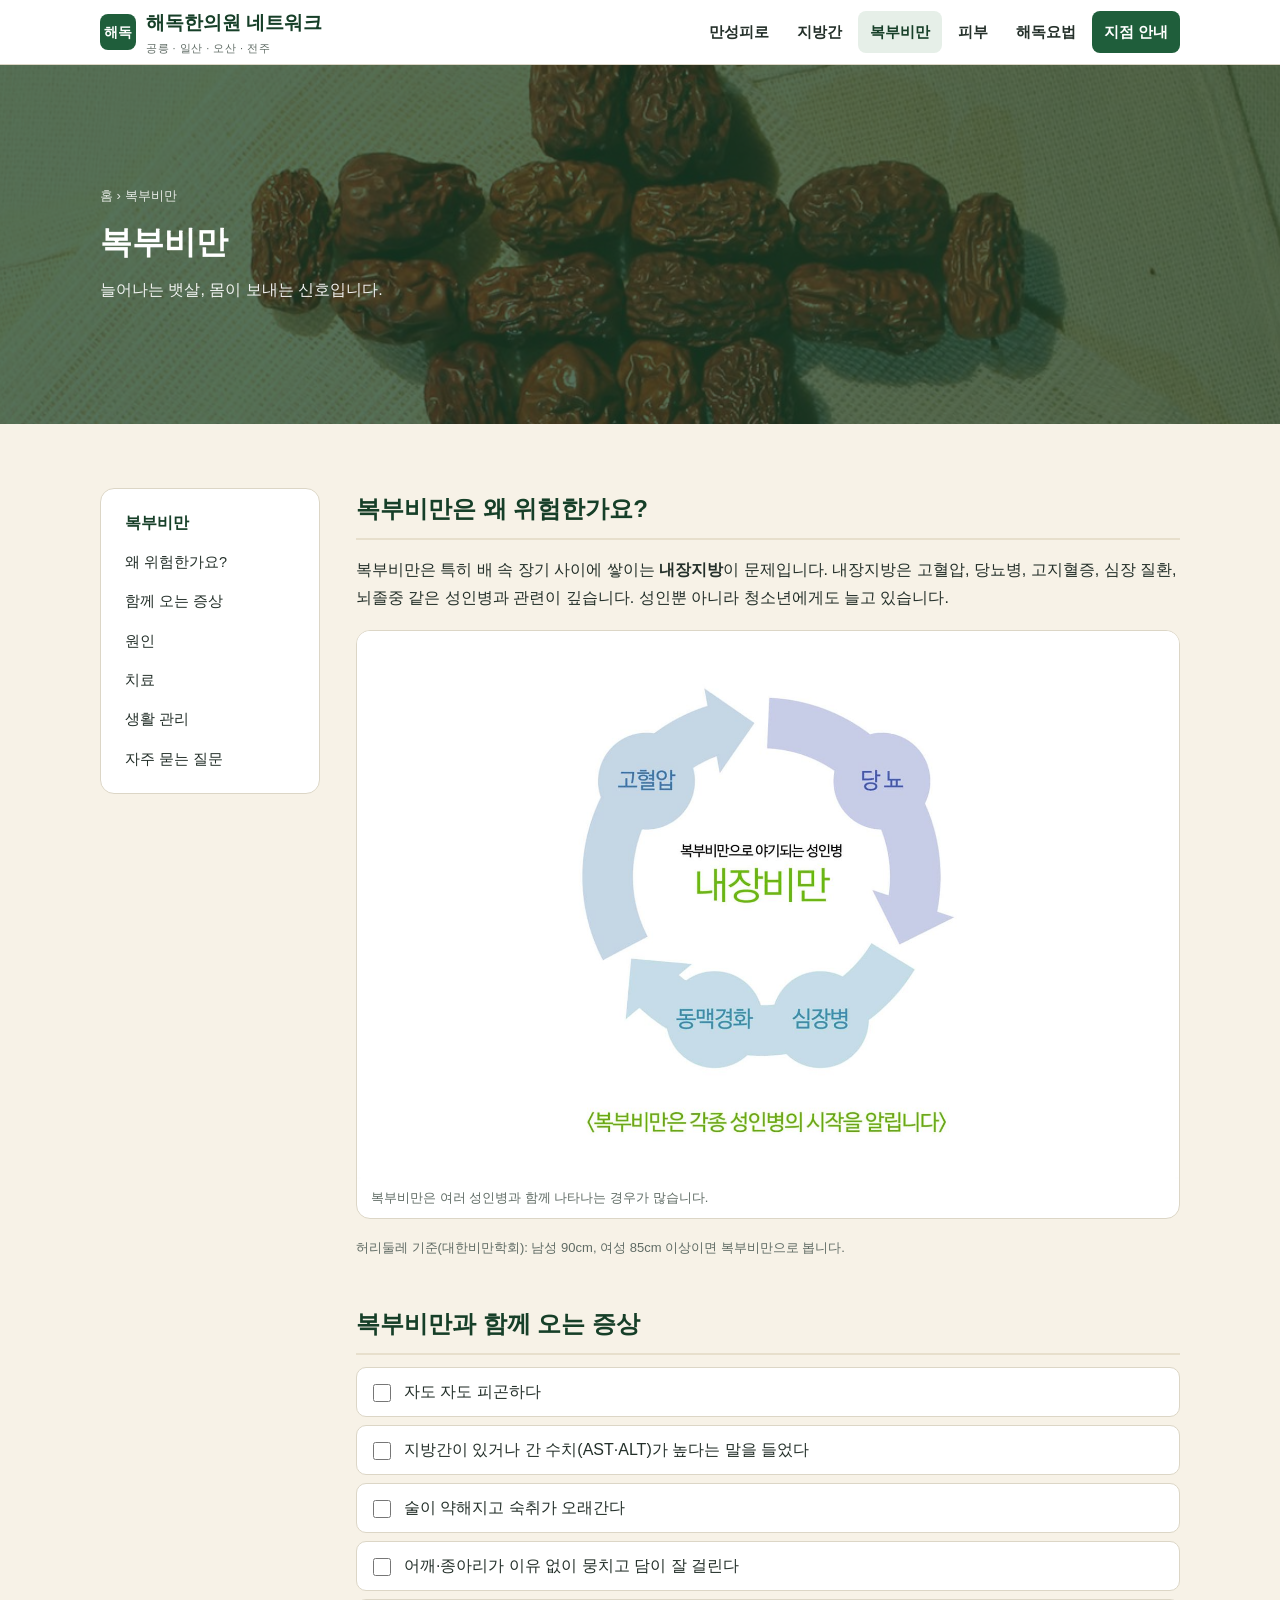
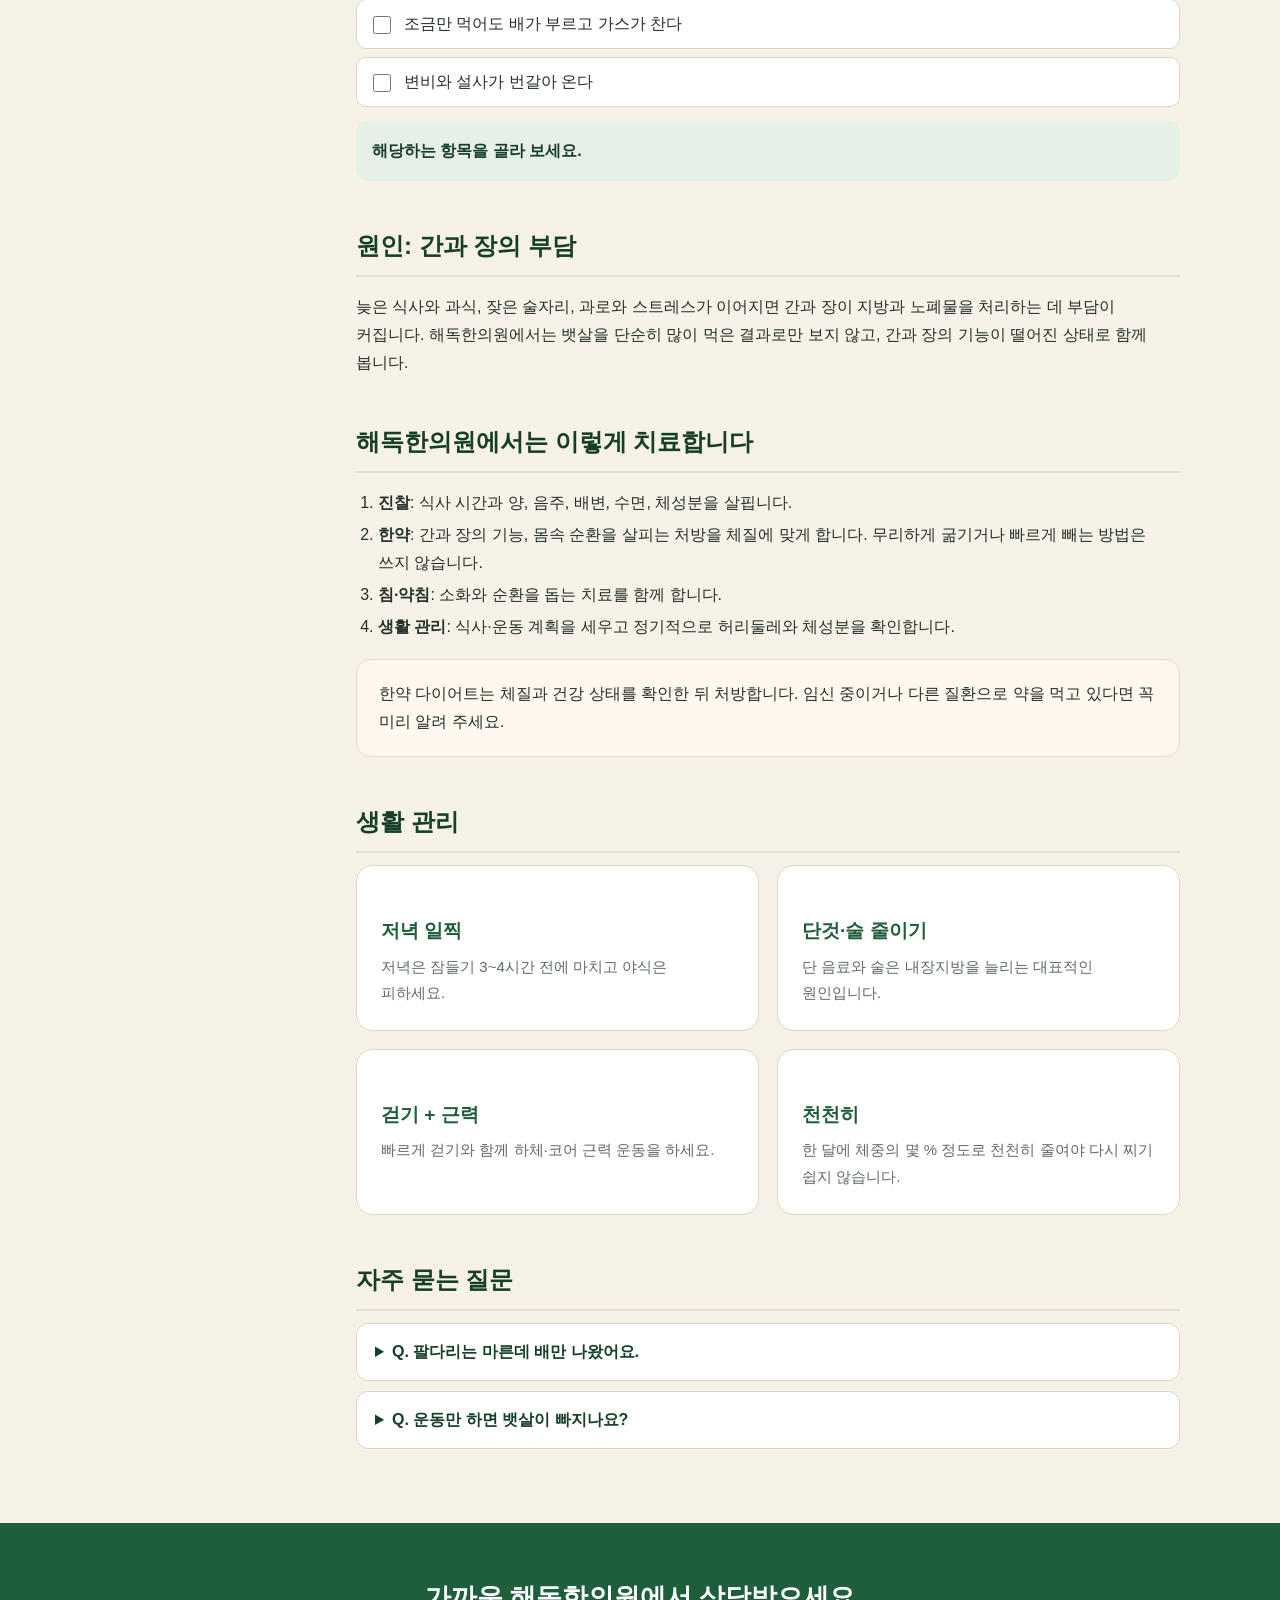
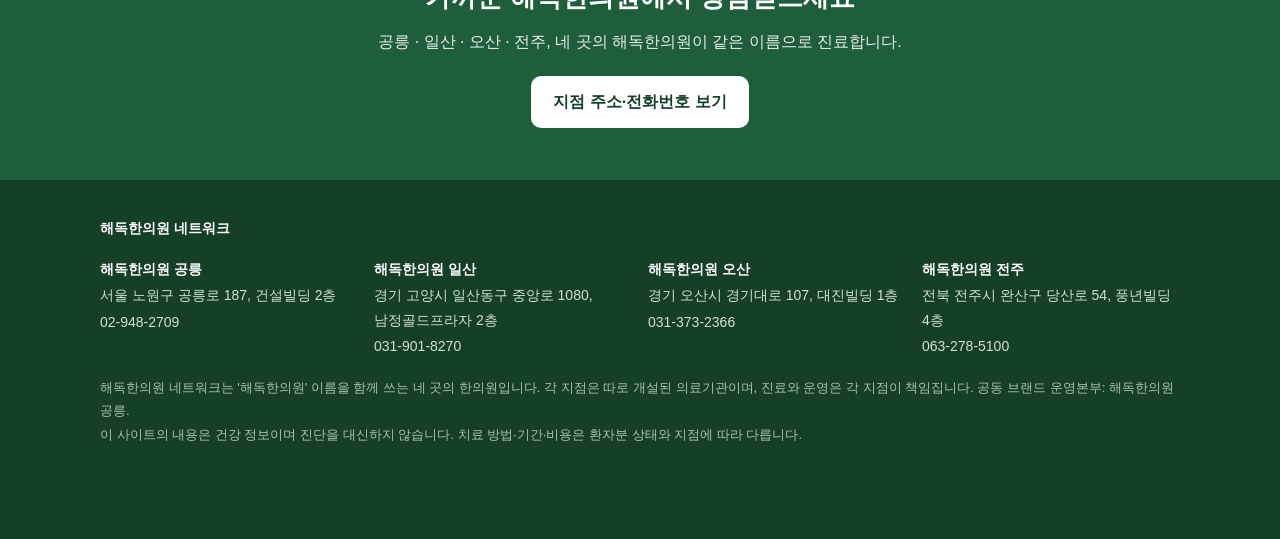
==== abdominal-obesity.html @ 2840f288 "해독한의원 네트워크 사이트 첫 공개 Co-Authored-By: Claude Opus 5.5 <noreply@anthropic.com>" ====
<!doctype html>
<html lang="ko">
<head>
<meta charset="utf-8">
<meta name="viewport" content="width=device-width,initial-scale=1">
<title>복부비만, 뱃살이 안 빠지는 이유와 한방 관리 | 해독한의원 네트워크</title>
<meta name="description" content="뱃살은 내장지방의 신호입니다. 복부비만과 함께 오는 증상, 간과 장의 관점에서 본 원인, 한약·침과 생활 관리를 해독한의원이 안내합니다.">
<link rel="stylesheet" href="assets/style.css">
<script src="assets/site.js" defer></script>
</head>
<body>
<header class="top">
  <div class="wrap">
    <a class="logo" href="index.html"><b>해독</b><span>해독한의원 네트워크<small>공릉 · 일산 · 오산 · 전주</small></span></a>
    <button class="burger" aria-label="메뉴 열기">☰</button>
    <nav class="menu">
      <a href="fatigue.html" class="">만성피로</a>
      <a href="fatty-liver.html" class="">지방간</a>
      <a href="abdominal-obesity.html" class="on">복부비만</a>
      <a href="skin.html" class="">피부</a>
      <a href="detox.html" class="">해독요법</a>
      <a href="branches.html" class="cta">지점 안내</a>
    </nav>
  </div>
</header>
<section class="phead" style="background-image:url(assets/img/hero-jujube.jpg)">
  <div class="wrap"><div class="crumb">홈 › 복부비만</div><h1>복부비만</h1><p>늘어나는 뱃살, 몸이 보내는 신호입니다.</p></div>
</section>
<section>
  <div class="wrap layout">
    <aside class="side"><b>복부비만</b>
      <a href="#why">왜 위험한가요?</a><a href="#check">함께 오는 증상</a><a href="#cause">원인</a><a href="#treat">치료</a><a href="#life">생활 관리</a><a href="#faq">자주 묻는 질문</a>
    </aside>
    <div class="content">
      <h2 id="why">복부비만은 왜 위험한가요?</h2>
      <p>복부비만은 특히 배 속 장기 사이에 쌓이는 <strong>내장지방</strong>이 문제입니다. 내장지방은 고혈압, 당뇨병, 고지혈증, 심장 질환, 뇌졸중 같은 성인병과 관련이 깊습니다. 성인뿐 아니라 청소년에게도 늘고 있습니다.</p>
      <figure class="figure"><img src="assets/img/obesity-cycle.jpg" alt="내장비만과 고혈압·당뇨·심장병·동맥경화의 관계 그림" loading="lazy"><figcaption>복부비만은 여러 성인병과 함께 나타나는 경우가 많습니다.</figcaption></figure>
      <p class="small">허리둘레 기준(대한비만학회): 남성 90cm, 여성 85cm 이상이면 복부비만으로 봅니다.</p>

      <h2 id="check">복부비만과 함께 오는 증상</h2>
      <div class="check" data-levels="3:뱃살과 함께 몸의 기능이 떨어져 있을 수 있습니다. 상담을 받아 보세요.">
        <label><input type="checkbox">자도 자도 피곤하다</label>
        <label><input type="checkbox">지방간이 있거나 간 수치(AST·ALT)가 높다는 말을 들었다</label>
        <label><input type="checkbox">술이 약해지고 숙취가 오래간다</label>
        <label><input type="checkbox">어깨·종아리가 이유 없이 뭉치고 담이 잘 걸린다</label>
        <label><input type="checkbox">조금만 먹어도 배가 부르고 가스가 찬다</label>
        <label><input type="checkbox">변비와 설사가 번갈아 온다</label>
        <div class="result"></div>
      </div>

      <h2 id="cause">원인: 간과 장의 부담</h2>
      <p>늦은 식사와 과식, 잦은 술자리, 과로와 스트레스가 이어지면 간과 장이 지방과 노폐물을 처리하는 데 부담이 커집니다. 해독한의원에서는 뱃살을 단순히 많이 먹은 결과로만 보지 않고, 간과 장의 기능이 떨어진 상태로 함께 봅니다.</p>

      <h2 id="treat">해독한의원에서는 이렇게 치료합니다</h2>
      <ol>
        <li><strong>진찰</strong>: 식사 시간과 양, 음주, 배변, 수면, 체성분을 살핍니다.</li>
        <li><strong>한약</strong>: 간과 장의 기능, 몸속 순환을 살피는 처방을 체질에 맞게 합니다. 무리하게 굶기거나 빠르게 빼는 방법은 쓰지 않습니다.</li>
        <li><strong>침·약침</strong>: 소화와 순환을 돕는 치료를 함께 합니다.</li>
        <li><strong>생활 관리</strong>: 식사·운동 계획을 세우고 정기적으로 허리둘레와 체성분을 확인합니다.</li>
      </ol>
      <div class="box note">한약 다이어트는 체질과 건강 상태를 확인한 뒤 처방합니다. 임신 중이거나 다른 질환으로 약을 먹고 있다면 꼭 미리 알려 주세요.</div>

      <h2 id="life">생활 관리</h2>
      <div class="grid g2">
        <div class="card"><h3>저녁 일찍</h3><p>저녁은 잠들기 3~4시간 전에 마치고 야식은 피하세요.</p></div>
        <div class="card"><h3>단것·술 줄이기</h3><p>단 음료와 술은 내장지방을 늘리는 대표적인 원인입니다.</p></div>
        <div class="card"><h3>걷기 + 근력</h3><p>빠르게 걷기와 함께 하체·코어 근력 운동을 하세요.</p></div>
        <div class="card"><h3>천천히</h3><p>한 달에 체중의 몇 % 정도로 천천히 줄여야 다시 찌기 쉽지 않습니다.</p></div>
      </div>

      <h2 id="faq">자주 묻는 질문</h2>
      <div class="faq">
        <details><summary>Q. 팔다리는 마른데 배만 나왔어요.</summary><p>마른 복부비만일 수 있습니다. 체중은 정상이어도 내장지방이 많을 수 있어 허리둘레와 체성분을 함께 확인합니다.</p></details>
        <details><summary>Q. 운동만 하면 뱃살이 빠지나요?</summary><p>운동만으로는 한계가 있습니다. 식사 시간과 양, 술을 함께 조절해야 합니다.</p></details>
      </div>
    </div>
  </div>
</section>
<section class="cta-band">
  <h2>가까운 해독한의원에서 상담받으세요</h2>
  <p>공릉 · 일산 · 오산 · 전주, 네 곳의 해독한의원이 같은 이름으로 진료합니다.</p>
  <a class="btn w" href="branches.html">지점 주소·전화번호 보기</a>
</section>
<footer>
  <div class="wrap">
    <b>해독한의원 네트워크</b>
    <div class="fb">
      <div><b>해독한의원 공릉</b><p>서울 노원구 공릉로 187, 건설빌딩 2층</p><p>02-948-2709</p></div>
      <div><b>해독한의원 일산</b><p>경기 고양시 일산동구 중앙로 1080, 남정골드프라자 2층</p><p>031-901-8270</p></div>
      <div><b>해독한의원 오산</b><p>경기 오산시 경기대로 107, 대진빌딩 1층</p><p>031-373-2366</p></div>
      <div><b>해독한의원 전주</b><p>전북 전주시 완산구 당산로 54, 풍년빌딩 4층</p><p>063-278-5100</p></div>
    </div>
    <p class="small">해독한의원 네트워크는 '해독한의원' 이름을 함께 쓰는 네 곳의 한의원입니다. 각 지점은 따로 개설된 의료기관이며, 진료와 운영은 각 지점이 책임집니다. 공동 브랜드 운영본부: 해독한의원 공릉.</p>
    <p class="small">이 사이트의 내용은 건강 정보이며 진단을 대신하지 않습니다. 치료 방법·기간·비용은 환자분 상태와 지점에 따라 다릅니다.</p>
  </div>
</footer>
<div class="mbar"><a href="branches.html">지점 찾기</a><a href="branches.html#call">전화 상담</a></div>
</body>
</html>
---- assets/style.css ----
:root{
  --green:#1f5e3b; --green-dk:#163f28; --green-lt:#e6efe8; --cream:#f7f2e7; --cream-dk:#e7dfcc;
  --ink:#24302a; --muted:#5f6b64; --line:#dcd6c6; --accent:#c8732a; --white:#fff;
}
*{box-sizing:border-box}
html{scroll-behavior:smooth}
body{margin:0;background:var(--cream);color:var(--ink);font-family:"Pretendard","Noto Sans KR","Malgun Gothic",sans-serif;line-height:1.75;word-break:keep-all}
img{max-width:100%;display:block}
a{color:var(--green)}
.wrap{max-width:1120px;margin:0 auto;padding:0 20px}

/* header */
.top{position:sticky;top:0;z-index:20;background:var(--white);border-bottom:1px solid var(--line)}
.top .wrap{display:flex;align-items:center;justify-content:space-between;height:64px}
.logo{display:flex;align-items:center;gap:10px;text-decoration:none;color:var(--green-dk);font-weight:800;font-size:19px}
.logo b{display:inline-grid;place-items:center;width:36px;height:36px;border-radius:8px;background:var(--green);color:#fff;font-size:14px}
.logo small{display:block;font-weight:500;font-size:11px;color:var(--muted);letter-spacing:.5px}
nav.menu{display:flex;gap:4px}
nav.menu a{padding:8px 12px;border-radius:8px;text-decoration:none;color:var(--ink);font-weight:600;font-size:15px}
nav.menu a:hover,nav.menu a.on{background:var(--green-lt);color:var(--green-dk)}
nav.menu a.cta{background:var(--green);color:#fff}
.burger{display:none;background:none;border:0;font-size:26px;color:var(--green-dk)}

/* hero */
.hero{position:relative;color:#fff;background:var(--green-dk) url(img/hero-jujube.jpg) center/cover}
.hero:before{content:"";position:absolute;inset:0;background:linear-gradient(90deg,rgba(22,63,40,.92),rgba(22,63,40,.55))}
.hero .wrap{position:relative;padding:88px 20px 80px}
.hero .eyebrow{display:inline-block;padding:4px 12px;border:1px solid rgba(255,255,255,.5);border-radius:99px;font-size:13px}
.hero h1{font-size:40px;line-height:1.35;margin:18px 0 14px}
.hero p{max-width:620px;font-size:17px;opacity:.95;margin:0 0 26px}
.btns{display:flex;flex-wrap:wrap;gap:10px}
.btn{display:inline-block;padding:12px 22px;border-radius:10px;font-weight:700;text-decoration:none}
.btn.w{background:#fff;color:var(--green-dk)}
.btn.o{border:1px solid rgba(255,255,255,.7);color:#fff}
.btn.g{background:var(--green);color:#fff}

/* page head */
.phead{position:relative;color:#fff;background:var(--green-dk) center/cover}
.phead:before{content:"";position:absolute;inset:0;background:rgba(22,63,40,.72)}
.phead .wrap{position:relative;padding:56px 20px}
.phead .crumb{font-size:13px;opacity:.85}
.phead h1{margin:6px 0 6px;font-size:32px}
.phead p{margin:0;opacity:.92}

/* sections */
section{padding:64px 0}
section.alt{background:var(--white)}
.sec-title{text-align:center;margin-bottom:36px}
.sec-title small{color:var(--accent);font-weight:700;letter-spacing:1px}
.sec-title h2{margin:6px 0 8px;font-size:28px;color:var(--green-dk)}
.sec-title p{margin:0;color:var(--muted)}
.grid{display:grid;gap:18px}
.g2{grid-template-columns:repeat(2,1fr)} .g3{grid-template-columns:repeat(3,1fr)} .g4{grid-template-columns:repeat(4,1fr)}
.card{background:var(--white);border:1px solid var(--line);border-radius:16px;padding:24px}
section.alt .card{background:var(--cream)}
.card h3{margin:0 0 8px;color:var(--green-dk);font-size:19px}
.card p{margin:0;color:var(--muted);font-size:15px}
.card .num{display:inline-grid;place-items:center;width:34px;height:34px;border-radius:50%;background:var(--green);color:#fff;font-weight:700;margin-bottom:10px}
a.card{text-decoration:none;transition:transform .15s,box-shadow .15s}
a.card:hover{transform:translateY(-3px);box-shadow:0 10px 24px rgba(31,94,59,.12)}
a.card .more{display:inline-block;margin-top:12px;color:var(--green);font-weight:700;font-size:14px}
.ico{font-size:30px;margin-bottom:8px}

/* page content */
.layout{display:grid;grid-template-columns:220px 1fr;gap:36px;align-items:start}
.side{position:sticky;top:84px;background:var(--white);border:1px solid var(--line);border-radius:14px;padding:14px}
.side b{display:block;padding:6px 10px;color:var(--green-dk)}
.side a{display:block;padding:7px 10px;border-radius:8px;text-decoration:none;color:var(--ink);font-size:14.5px}
.side a:hover{background:var(--green-lt)}
.content h2{color:var(--green-dk);font-size:24px;margin:44px 0 12px;padding-bottom:8px;border-bottom:2px solid var(--cream-dk);scroll-margin-top:84px}
.content h2:first-child{margin-top:0}
.content h3{color:var(--green);margin:24px 0 6px}
.content ul,.content ol{padding-left:22px}
.content li{margin:4px 0}
.box{background:var(--white);border:1px solid var(--line);border-radius:14px;padding:20px 22px;margin:18px 0}
.box.note{background:#fff8ee;border-color:#efd9b8}
.box.warn{background:#fff1ee;border-color:#f0c8bd}
table{width:100%;border-collapse:collapse;background:var(--white);border-radius:12px;overflow:hidden;font-size:15px}
th,td{border:1px solid var(--line);padding:10px 12px;text-align:left;vertical-align:top}
th{background:var(--green-lt);color:var(--green-dk)}
.tblwrap{overflow-x:auto}
.figure{margin:18px 0;border-radius:14px;overflow:hidden;border:1px solid var(--line);background:#fff}
.figure figcaption{padding:8px 14px;font-size:13px;color:var(--muted)}
.faq details{background:var(--white);border:1px solid var(--line);border-radius:12px;padding:14px 18px;margin:10px 0}
.faq summary{cursor:pointer;font-weight:700;color:var(--green-dk)}
.faq details p{margin:10px 0 0;color:var(--muted)}

/* checklist */
.check label{display:flex;gap:10px;align-items:flex-start;padding:10px 12px;border:1px solid var(--line);border-radius:10px;margin:8px 0;background:var(--white);cursor:pointer}
.check input{margin-top:6px;accent-color:var(--green);width:18px;height:18px}
.check .result{margin-top:14px;padding:16px;border-radius:12px;background:var(--green-lt);font-weight:600;color:var(--green-dk)}

/* branches */
.branch{background:var(--white);border:1px solid var(--line);border-radius:16px;padding:24px;display:flex;flex-direction:column;gap:6px}
.branch h3{margin:0;color:var(--green-dk);font-size:21px}
.branch .tag{align-self:flex-start;font-size:12px;padding:2px 10px;border-radius:99px;background:var(--cream-dk);color:var(--green-dk);font-weight:700}
.branch .row{font-size:15px;color:var(--muted)}
.branch .row b{color:var(--ink);display:inline-block;min-width:64px}
.branch .btns{margin-top:10px}
.branch .btn{padding:9px 16px;font-size:14px}
.branch .btn.line{border:1px solid var(--green);color:var(--green)}

/* cta + footer */
.cta-band{background:var(--green);color:#fff;text-align:center;padding:52px 20px}
.cta-band h2{margin:0 0 8px;font-size:26px}
.cta-band p{margin:0 0 20px;opacity:.9}
footer{background:var(--green-dk);color:#cfe0d4;font-size:14px;padding:36px 0 90px}
footer b{color:#fff}
footer .fb{display:grid;grid-template-columns:repeat(4,1fr);gap:16px;margin:16px 0}
footer p{margin:2px 0}
.small{font-size:13px;color:var(--muted)}
footer .small{color:#a9c2b0}

/* mobile bottom bar */
.mbar{display:none}
@media (max-width:900px){
  nav.menu{display:none;position:absolute;top:64px;left:0;right:0;flex-direction:column;background:#fff;border-bottom:1px solid var(--line);padding:10px 16px}
  nav.menu.open{display:flex}
  .burger{display:block}
  .g3,.g4{grid-template-columns:repeat(2,1fr)}
  .layout{grid-template-columns:1fr}
  .side{position:static;display:flex;flex-wrap:wrap;gap:4px}
  .side b{width:100%}
  footer .fb{grid-template-columns:repeat(2,1fr)}
}
@media (max-width:600px){
  .wrap{padding:0 16px}
  .hero .wrap{padding:60px 16px 56px}
  .hero h1{font-size:28px}
  .phead h1{font-size:25px}
  section{padding:48px 0}
  .g2,.g3,.g4{grid-template-columns:1fr}
  footer .fb{grid-template-columns:1fr}
  .mbar{display:grid;grid-template-columns:1fr 1fr;position:fixed;left:0;right:0;bottom:0;z-index:30;background:#fff;border-top:1px solid var(--line)}
  .mbar a{padding:14px 0;text-align:center;font-weight:700;text-decoration:none;color:var(--green-dk)}
  .mbar a+a{background:var(--green);color:#fff}
}
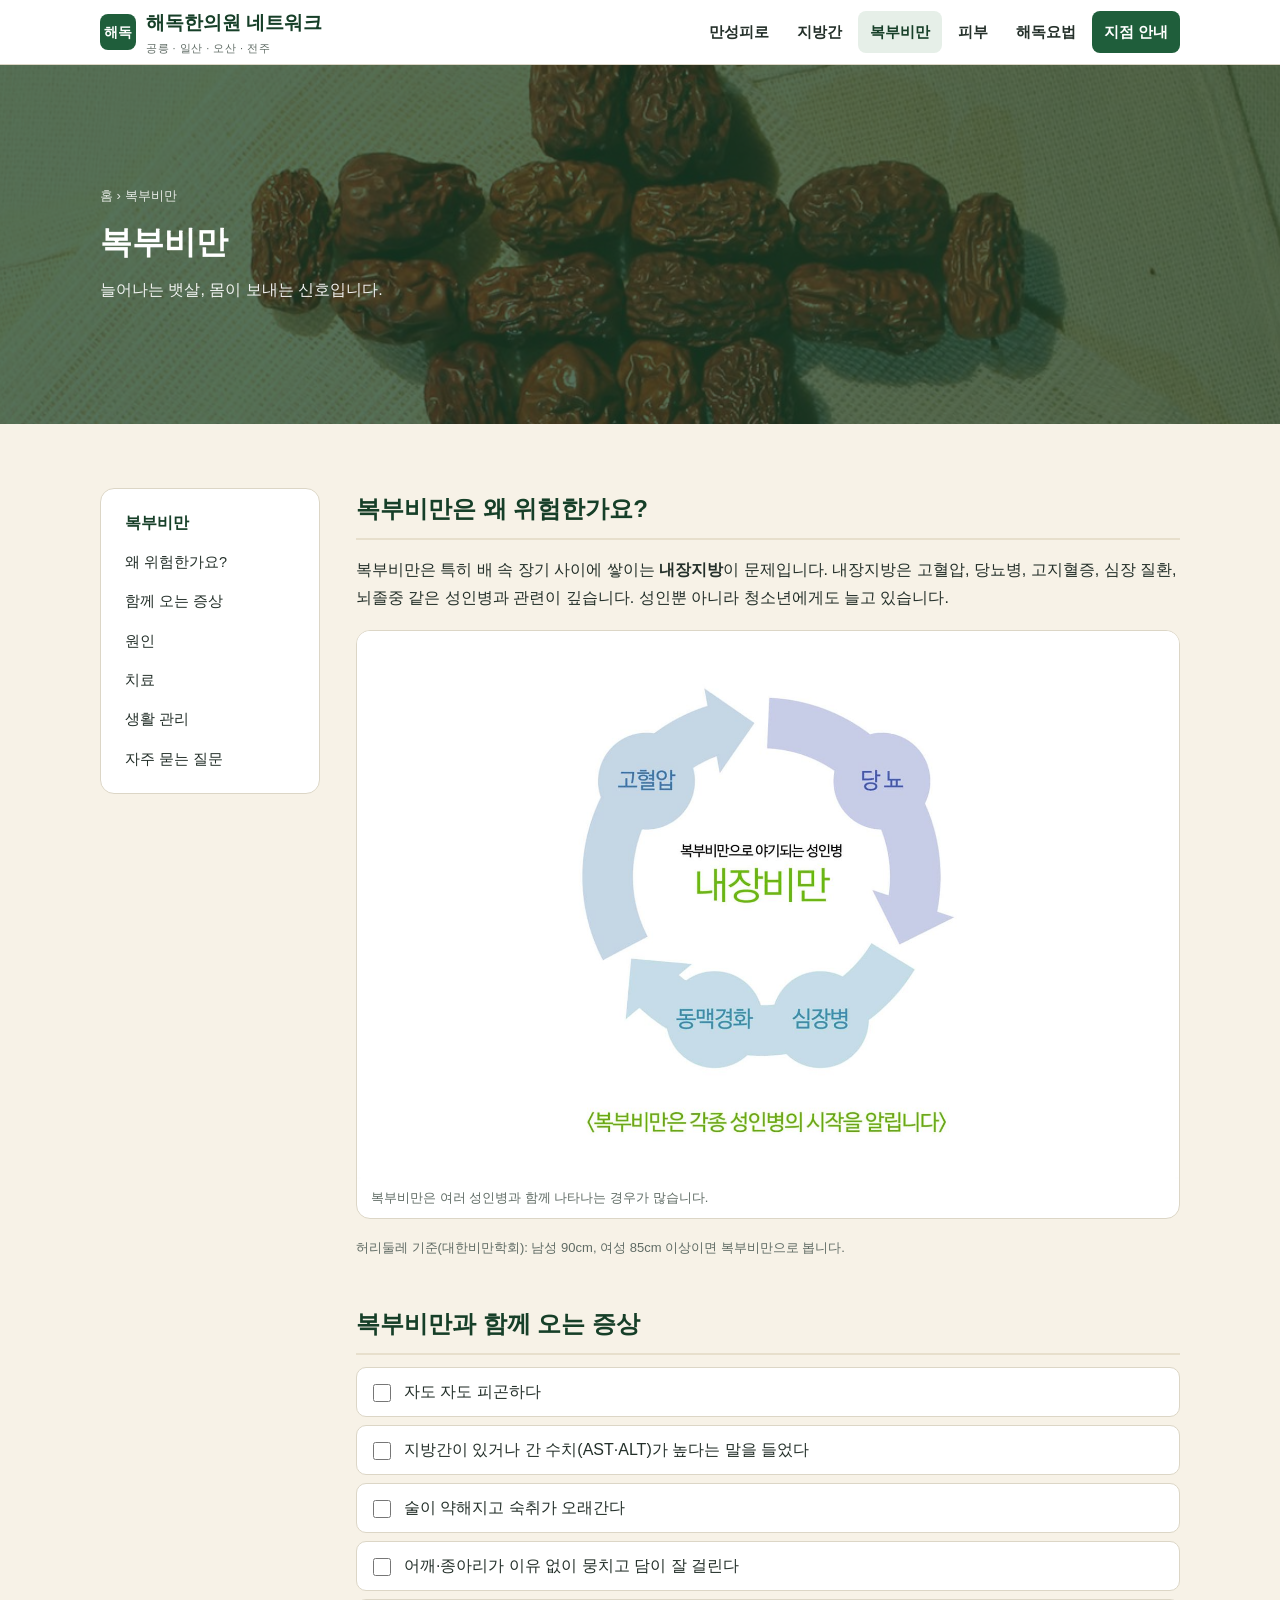
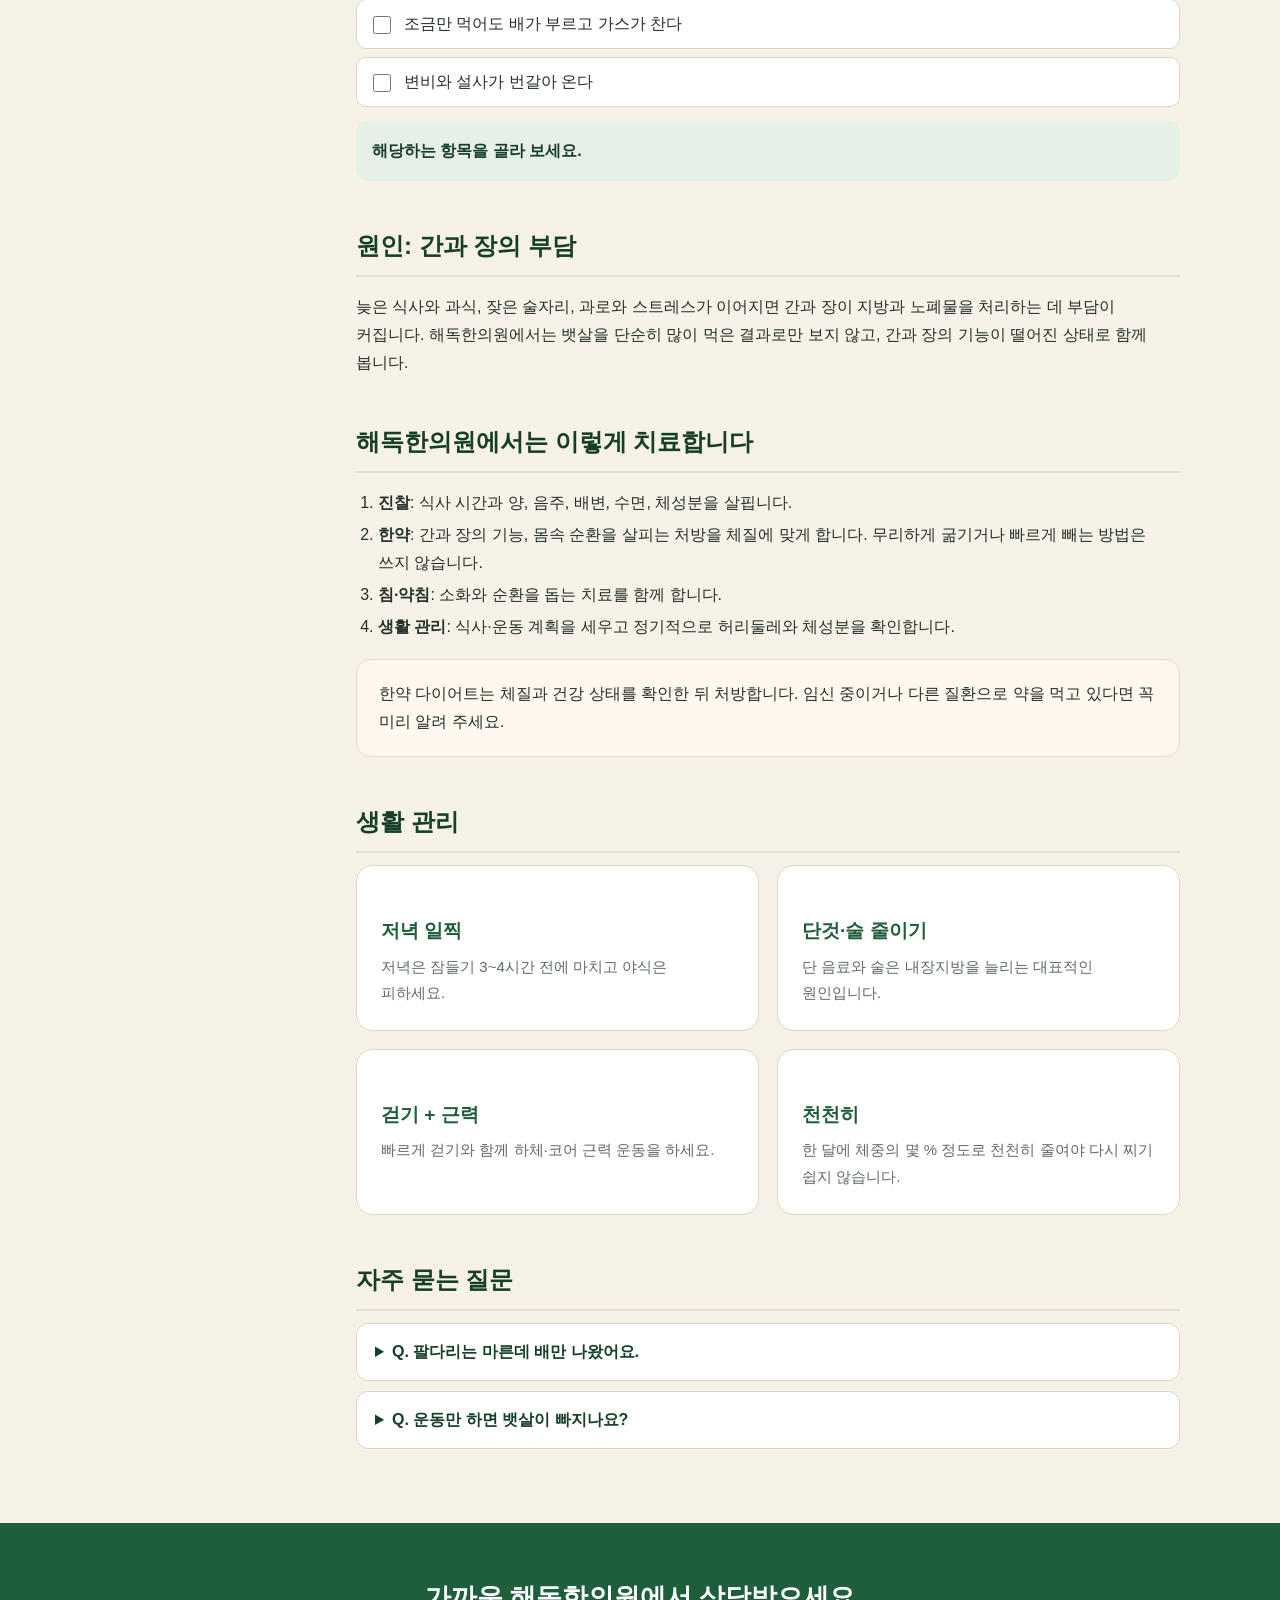
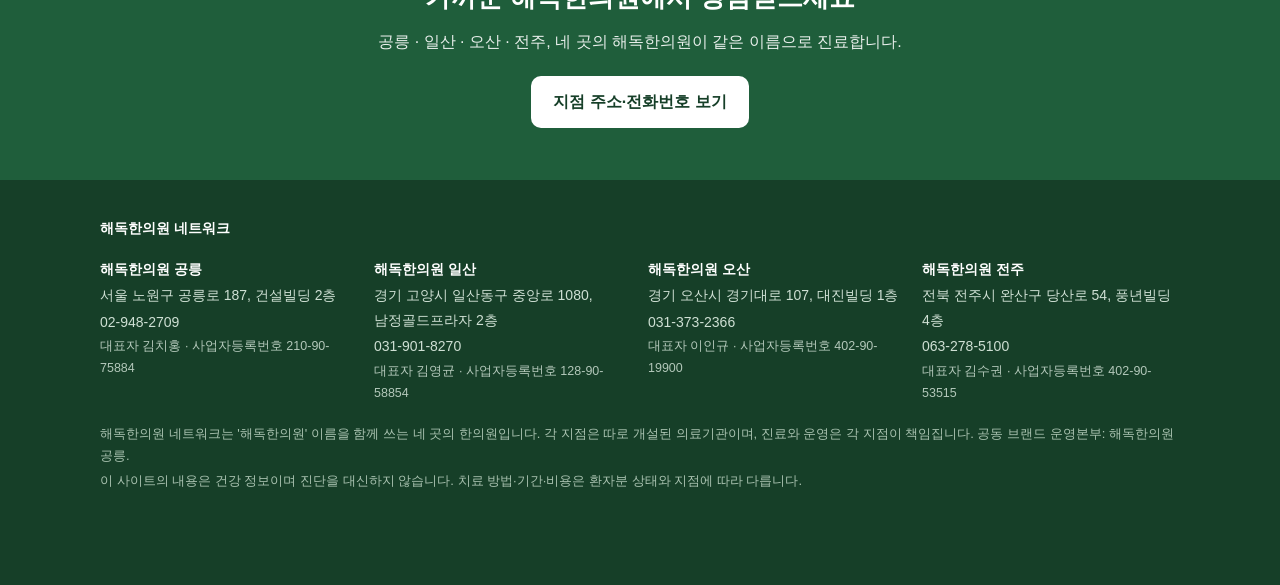
==== commit 8740ebc5: "지점별 대표자·사업자등록번호 추가 (하단·지점 안내) Co-Authored-By: Claude Opus 5.5 <noreply@anthropic.com>" ====
--- a/abdominal-obesity.html
+++ b/abdominal-obesity.html
@@ -85,10 +85,10 @@
   <div class="wrap">
     <b>해독한의원 네트워크</b>
     <div class="fb">
-      <div><b>해독한의원 공릉</b><p>서울 노원구 공릉로 187, 건설빌딩 2층</p><p>02-948-2709</p></div>
-      <div><b>해독한의원 일산</b><p>경기 고양시 일산동구 중앙로 1080, 남정골드프라자 2층</p><p>031-901-8270</p></div>
-      <div><b>해독한의원 오산</b><p>경기 오산시 경기대로 107, 대진빌딩 1층</p><p>031-373-2366</p></div>
-      <div><b>해독한의원 전주</b><p>전북 전주시 완산구 당산로 54, 풍년빌딩 4층</p><p>063-278-5100</p></div>
+      <div><b>해독한의원 공릉</b><p>서울 노원구 공릉로 187, 건설빌딩 2층</p><p>02-948-2709</p><p class="biz">대표자 김치홍 · 사업자등록번호 210-90-75884</p></div>
+      <div><b>해독한의원 일산</b><p>경기 고양시 일산동구 중앙로 1080, 남정골드프라자 2층</p><p>031-901-8270</p><p class="biz">대표자 김영균 · 사업자등록번호 128-90-58854</p></div>
+      <div><b>해독한의원 오산</b><p>경기 오산시 경기대로 107, 대진빌딩 1층</p><p>031-373-2366</p><p class="biz">대표자 이인규 · 사업자등록번호 402-90-19900</p></div>
+      <div><b>해독한의원 전주</b><p>전북 전주시 완산구 당산로 54, 풍년빌딩 4층</p><p>063-278-5100</p><p class="biz">대표자 김수권 · 사업자등록번호 402-90-53515</p></div>
     </div>
     <p class="small">해독한의원 네트워크는 '해독한의원' 이름을 함께 쓰는 네 곳의 한의원입니다. 각 지점은 따로 개설된 의료기관이며, 진료와 운영은 각 지점이 책임집니다. 공동 브랜드 운영본부: 해독한의원 공릉.</p>
     <p class="small">이 사이트의 내용은 건강 정보이며 진단을 대신하지 않습니다. 치료 방법·기간·비용은 환자분 상태와 지점에 따라 다릅니다.</p>
--- a/assets/style.css
+++ b/assets/style.css
@@ -99,6 +99,11 @@
 .branch .btns{margin-top:10px}
 .branch .btn{padding:9px 16px;font-size:14px}
 .branch .btn.line{border:1px solid var(--green);color:var(--green)}
+.branch .head{display:flex;align-items:center;gap:16px;margin-bottom:6px}
+.branch .head .who{display:flex;flex-direction:column;gap:6px}
+.branch .omd{width:92px;height:92px;flex:none;border-radius:50%;object-fit:cover;border:3px solid var(--cream-dk);background:var(--cream)}
+.branch .head .name{font-size:14px;color:var(--muted)}
+@media(max-width:600px){.branch .omd{width:76px;height:76px}}
 
 /* cta + footer */
 .cta-band{background:var(--green);color:#fff;text-align:center;padding:52px 20px}
@@ -135,3 +140,5 @@
   .mbar a{padding:14px 0;text-align:center;font-weight:700;text-decoration:none;color:var(--green-dk)}
   .mbar a+a{background:var(--green);color:#fff}
 }
+
+.biz{font-size:12.5px !important;opacity:.85}
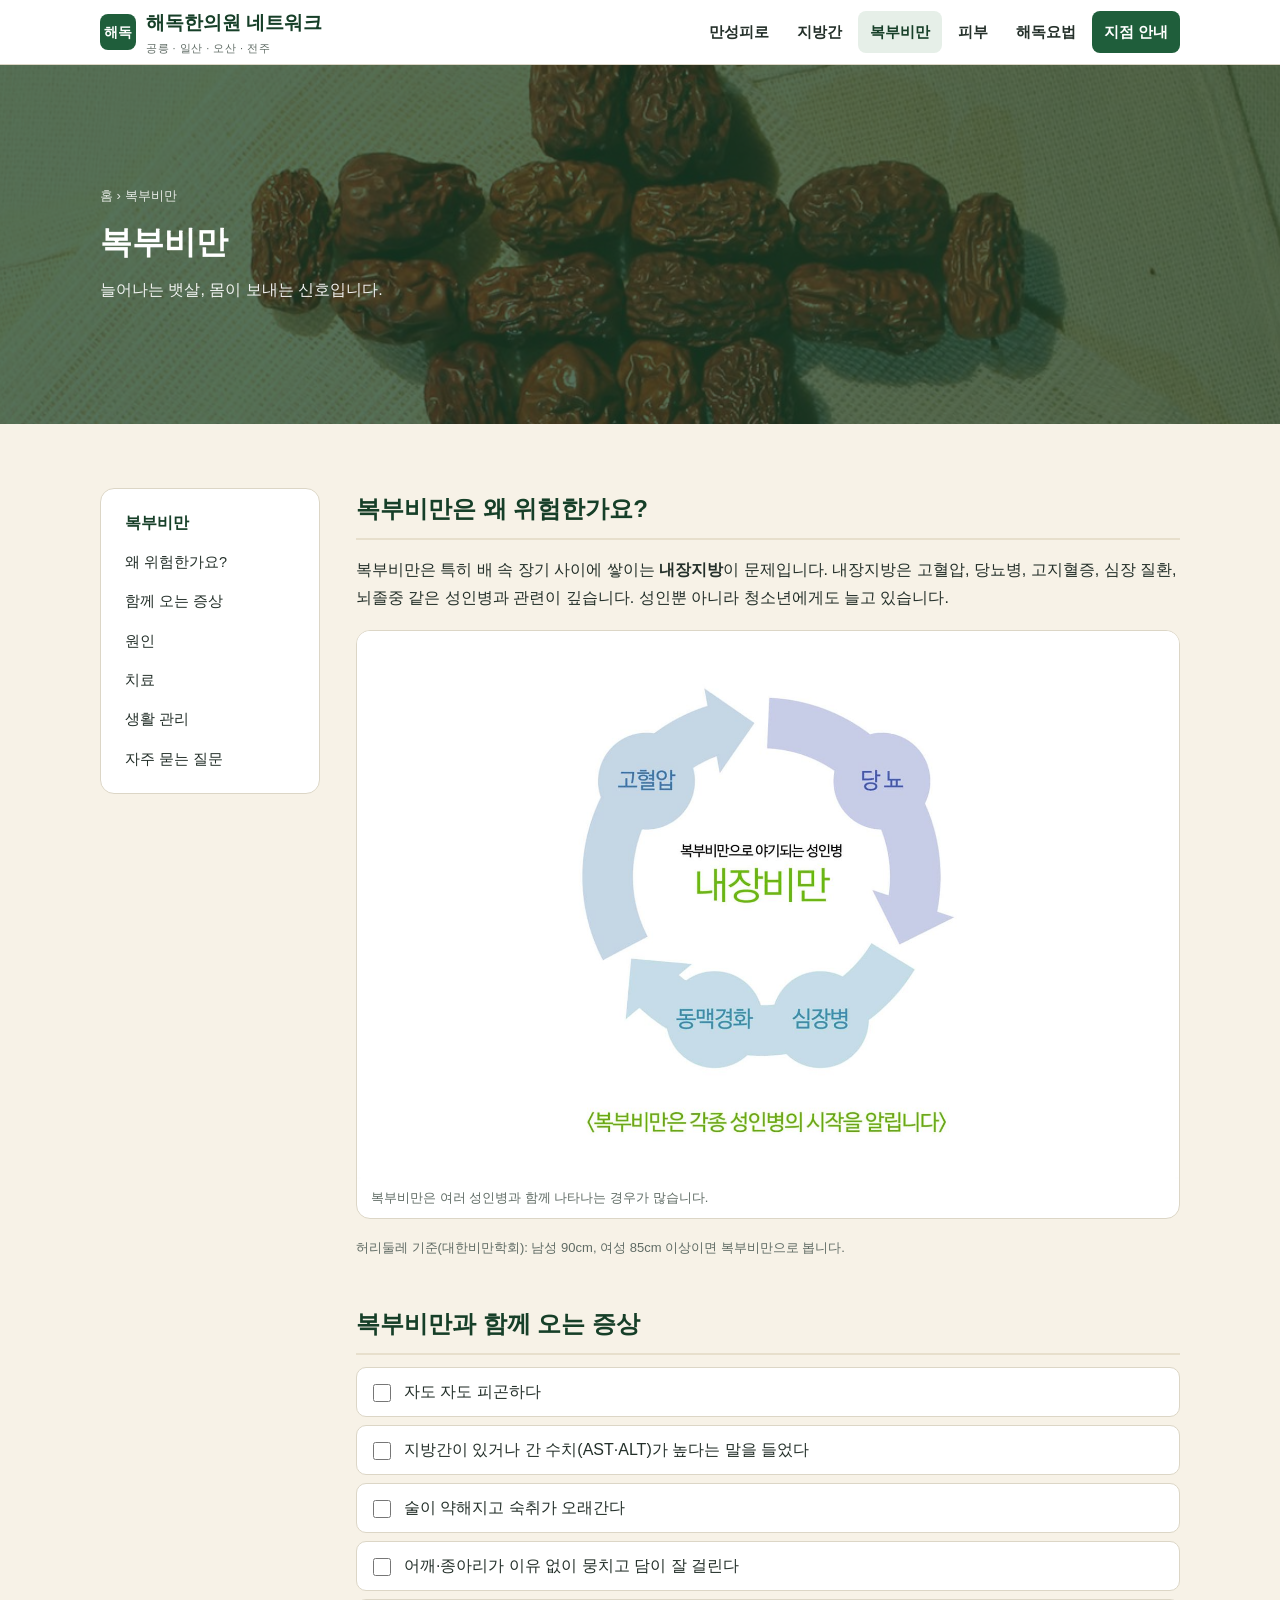
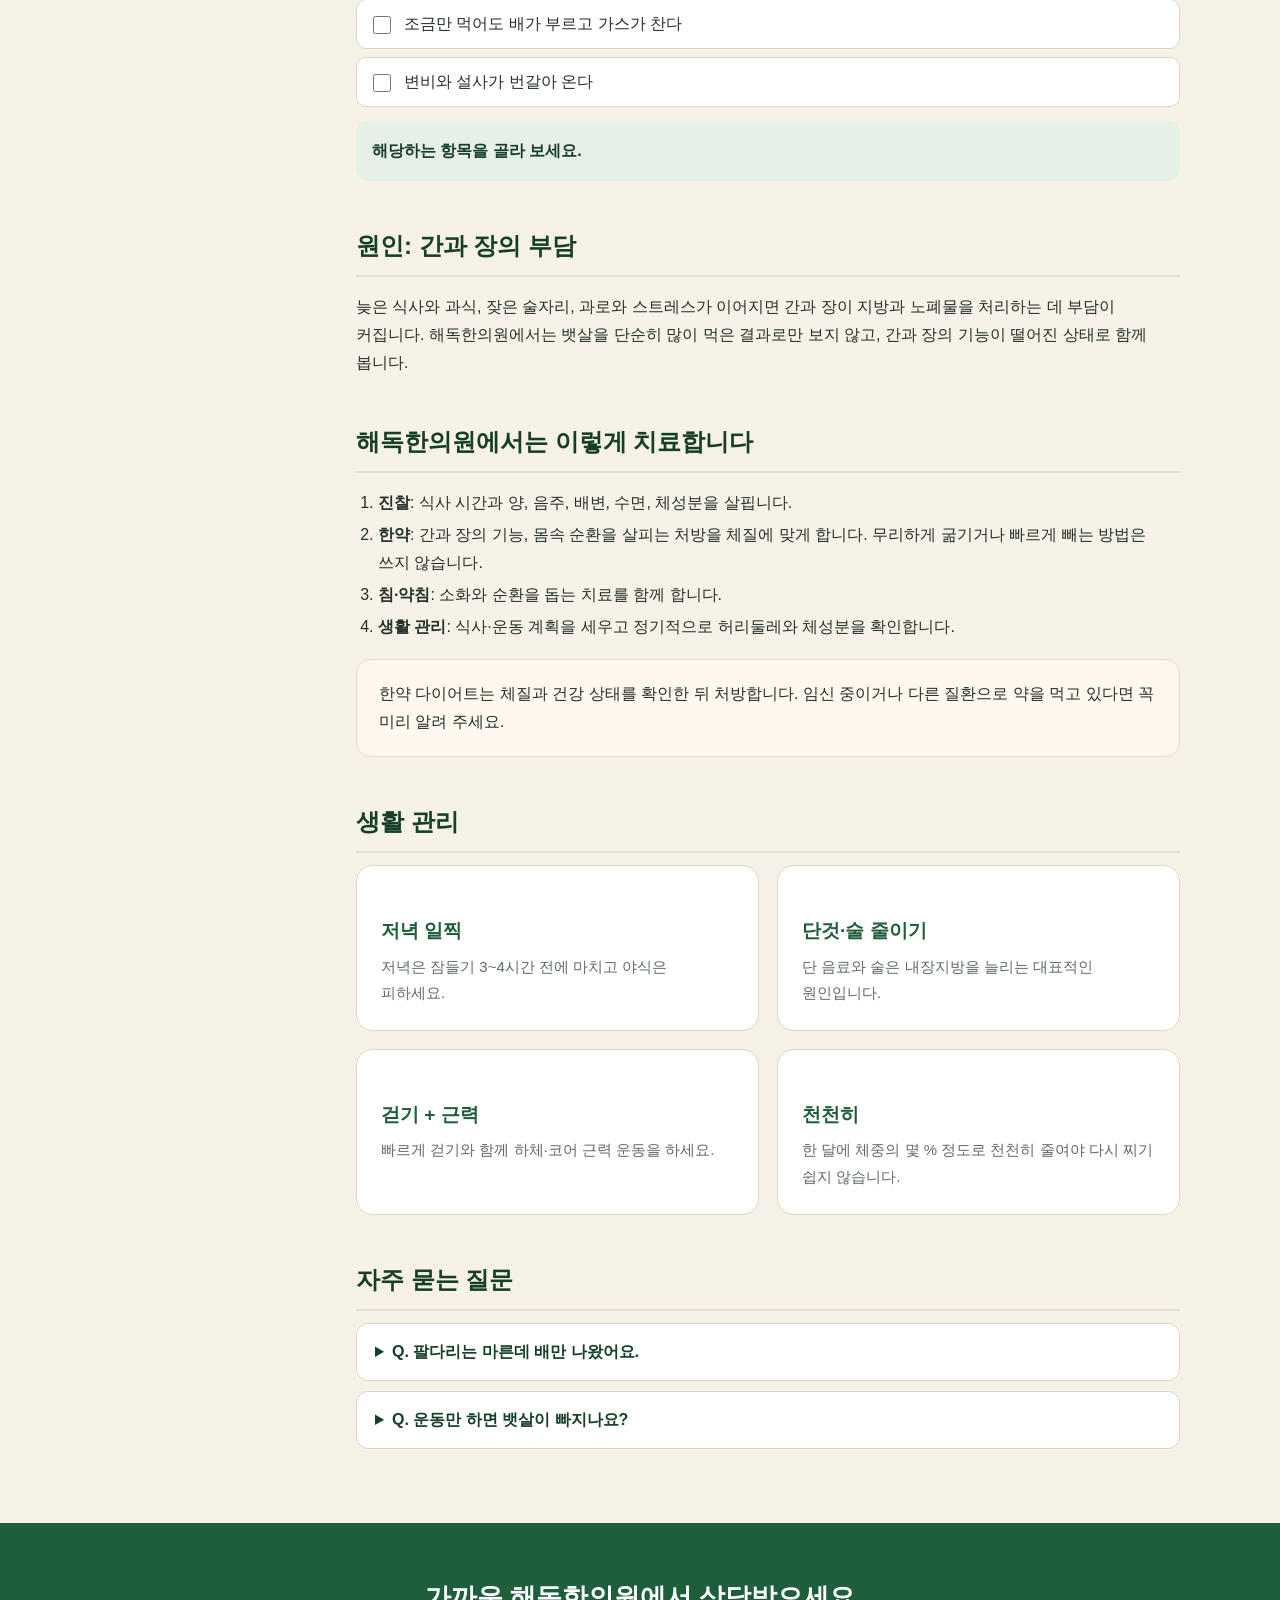
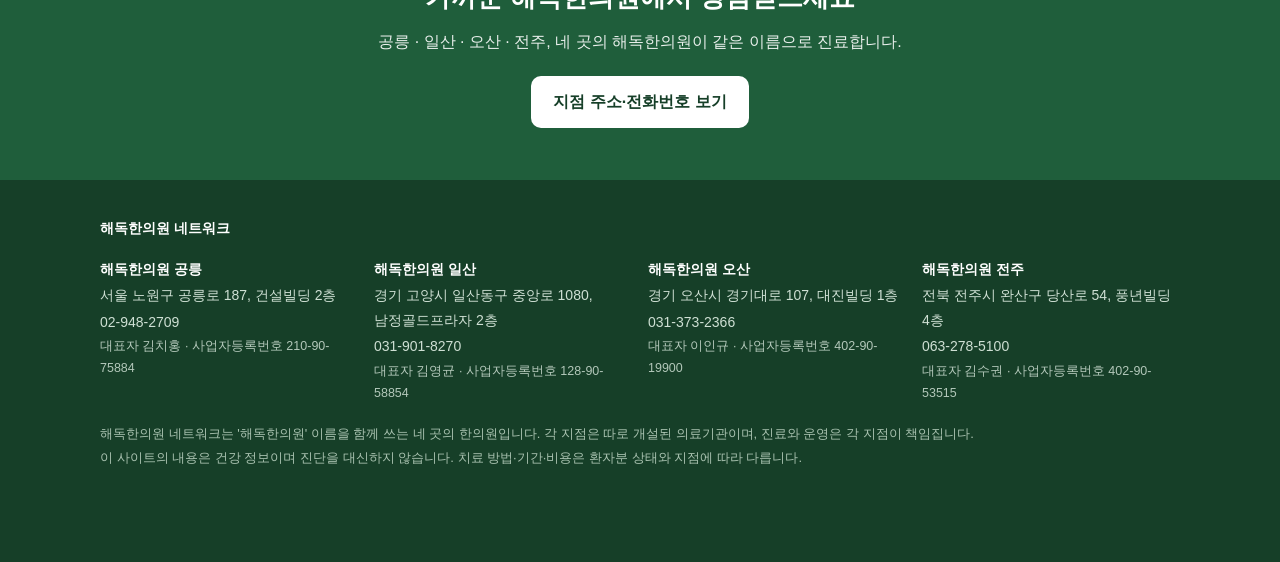
==== commit c970cd43: "지점 안내: 운영본부 표기 삭제, 서울 공릉으로" ====
--- a/abdominal-obesity.html
+++ b/abdominal-obesity.html
@@ -90,7 +90,7 @@
       <div><b>해독한의원 오산</b><p>경기 오산시 경기대로 107, 대진빌딩 1층</p><p>031-373-2366</p><p class="biz">대표자 이인규 · 사업자등록번호 402-90-19900</p></div>
       <div><b>해독한의원 전주</b><p>전북 전주시 완산구 당산로 54, 풍년빌딩 4층</p><p>063-278-5100</p><p class="biz">대표자 김수권 · 사업자등록번호 402-90-53515</p></div>
     </div>
-    <p class="small">해독한의원 네트워크는 '해독한의원' 이름을 함께 쓰는 네 곳의 한의원입니다. 각 지점은 따로 개설된 의료기관이며, 진료와 운영은 각 지점이 책임집니다. 공동 브랜드 운영본부: 해독한의원 공릉.</p>
+    <p class="small">해독한의원 네트워크는 '해독한의원' 이름을 함께 쓰는 네 곳의 한의원입니다. 각 지점은 따로 개설된 의료기관이며, 진료와 운영은 각 지점이 책임집니다.</p>
     <p class="small">이 사이트의 내용은 건강 정보이며 진단을 대신하지 않습니다. 치료 방법·기간·비용은 환자분 상태와 지점에 따라 다릅니다.</p>
   </div>
 </footer>
